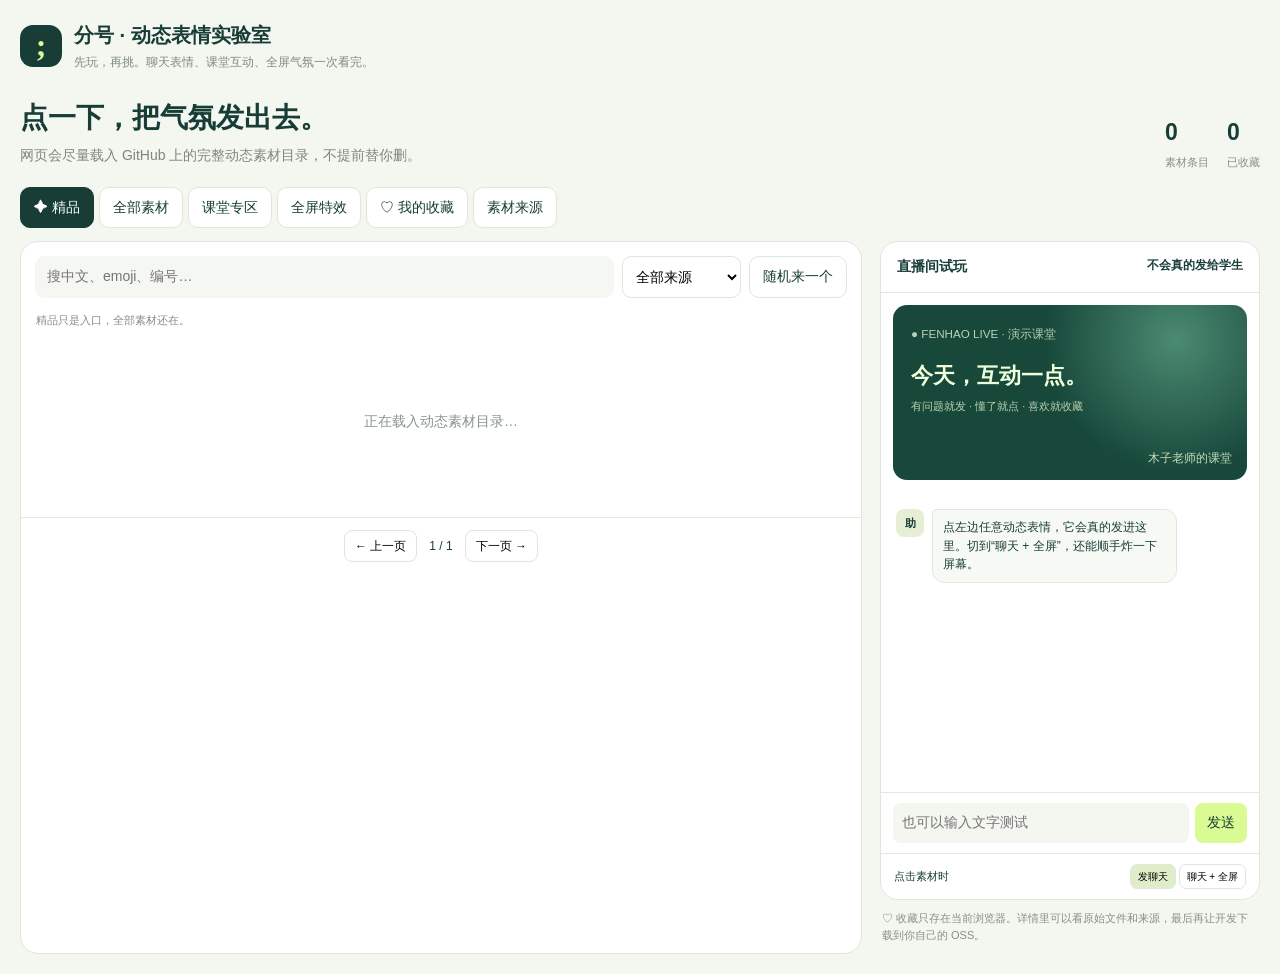
==== emoji-lab/index.html @ 14e45ab9 "Add interactive emoji lab" ====
<!doctype html>
<html lang="zh-CN">
<head>
<meta charset="utf-8"><meta name="viewport" content="width=device-width,initial-scale=1">
<title>分号 · 动态表情实验室</title>
<style>
*{box-sizing:border-box}body{margin:0;background:#f4f6f0;color:#173d36;font:14px/1.55 -apple-system,BlinkMacSystemFont,"Segoe UI","PingFang SC","Microsoft YaHei",sans-serif}button,input,select{font:inherit}button{cursor:pointer}.wrap{max-width:1500px;margin:auto;padding:20px}.top{display:flex;align-items:center;gap:12px}.logo{width:42px;height:42px;border-radius:13px;background:#173d36;color:#dafa93;font:700 32px/40px Georgia;text-align:center}.top h1{font-size:20px;margin:0}.top p{margin:2px 0 0;color:#7c8a83;font-size:12px}.hero{display:flex;justify-content:space-between;align-items:end;gap:18px;margin:24px 0 14px}.hero h2{font-size:28px;margin:0}.hero p{margin:6px 0;color:#7b877f}.stats{display:flex;gap:18px}.stats b{display:block;font-size:23px}.stats span{font-size:11px;color:#859189}.tabs{display:flex;gap:5px;overflow:auto;margin-bottom:13px}.tabs button,.btn{border:1px solid #dfe6dc;background:#fff;color:#173d36;padding:9px 13px;border-radius:10px;white-space:nowrap}.tabs button.on,.btn.primary{background:#173d36;color:white;border-color:#173d36}.layout{display:grid;grid-template-columns:minmax(0,1fr) 380px;gap:18px}.panel{background:white;border:1px solid #dfe6dc;border-radius:18px;overflow:hidden}.tools{display:flex;gap:8px;padding:14px;flex-wrap:wrap}.tools input{flex:1;min-width:180px;border:0;background:#f5f7f2;border-radius:10px;padding:10px 12px}.tools select{border:1px solid #dfe6dc;background:#fff;border-radius:9px;padding:9px}.subbar{display:flex;justify-content:space-between;gap:10px;padding:0 15px 12px;color:#829087;font-size:11px}.grid{display:grid;grid-template-columns:repeat(auto-fill,minmax(108px,1fr));gap:9px;padding:0 14px 14px}.card{border:1px solid #e3e9df;border-radius:14px;padding:8px;background:#fff;position:relative}.card:hover{border-color:#a5c782;box-shadow:0 5px 16px #173d3612}.asset{width:100%;border:0;background:transparent;padding:0}.pic{height:74px;display:flex;align-items:center;justify-content:center;overflow:hidden}.pic img{width:68px;height:68px;object-fit:contain}.fallback{font-size:38px}.name{font-size:12px;font-weight:700;white-space:nowrap;overflow:hidden;text-overflow:ellipsis}.meta{font-size:9px;color:#96a096;white-space:nowrap;overflow:hidden;text-overflow:ellipsis}.cardfoot{display:flex;justify-content:center;gap:4px;margin-top:4px}.cardfoot button{border:0;background:transparent;color:#7b897f;font-size:10px;padding:3px 5px}.cardfoot .fav{color:#8bad43}.pager{display:flex;align-items:center;justify-content:center;gap:12px;padding:12px;border-top:1px solid #e6ebe3;font-size:12px}.pager button{border:1px solid #dfe6dc;background:#fff;border-radius:8px;padding:6px 10px}.side{position:sticky;top:12px}.sidehead{padding:14px 16px;border-bottom:1px solid #e3e9df;font-weight:800;display:flex;justify-content:space-between}.stage{height:175px;margin:12px;border-radius:14px;background:radial-gradient(circle at 80% 20%,#4b8a72,transparent 42%),#17483a;color:#efffdc;padding:18px;position:relative;overflow:hidden}.stage small{opacity:.75}.stage h3{font-size:22px;margin:14px 0 5px}.stage p{margin:0;font-size:11px;opacity:.75}.stage .teacher{position:absolute;right:15px;bottom:12px;font-size:12px;opacity:.8}.chat{height:300px;overflow:auto;padding:5px 15px 12px}.msg{display:flex;gap:8px;margin:12px 0}.ava{width:28px;height:28px;border-radius:8px;background:#e6efd5;display:flex;align-items:center;justify-content:center;font-size:11px;font-weight:800;flex:none}.bubble{max-width:245px;background:#f7f9f4;border:1px solid #e2e8df;border-radius:4px 12px 12px 12px;padding:8px 10px;font-size:12px}.bubble img{display:block;width:86px;height:86px;object-fit:contain;margin:auto}.bubble b{display:block;text-align:center;margin-top:2px}.composer{display:flex;gap:6px;padding:10px 12px;border-top:1px solid #e3e9df}.composer input{min-width:0;flex:1;border:0;background:#f4f6f0;border-radius:8px;padding:9px}.composer button{border:0;background:#dafa93;border-radius:8px;padding:8px 12px;color:#173d36}.settings{border-top:1px solid #e3e9df;padding:10px 13px;font-size:11px;display:flex;justify-content:space-between;gap:8px;align-items:center}.seg{display:flex;gap:3px}.seg button{border:1px solid #dfe6dc;background:white;border-radius:7px;padding:4px 7px;font-size:10px}.seg button.on{background:#dfeec8}.note{color:#849087;font-size:11px;margin:10px 2px}.toast{position:fixed;bottom:24px;left:50%;transform:translateX(-50%);background:#173d36;color:#fff;padding:9px 16px;border-radius:10px;opacity:0;pointer-events:none;transition:.2s;z-index:9999}.toast.on{opacity:1}.fx{position:fixed;inset:0;pointer-events:none;overflow:hidden;z-index:5000;background:#102c2410}.fx .word{position:absolute;left:50%;top:43%;transform:translate(-50%,-50%);font-size:clamp(34px,7vw,88px);font-weight:900;color:white;text-shadow:0 4px 24px #0007;white-space:nowrap}.particle{position:absolute;top:-60px;animation:fall linear forwards;font-size:30px}.bigasset{position:absolute;left:50%;top:48%;transform:translate(-50%,-50%);width:min(55vw,520px);height:min(55vw,520px);object-fit:contain}.stop{position:fixed;right:18px;bottom:18px;z-index:5001;border:0;background:#173d36;color:white;border-radius:999px;padding:9px 14px;display:none}@keyframes fall{to{transform:translate(var(--drift),110vh) rotate(520deg);opacity:.1}}dialog{border:0;border-radius:16px;width:min(560px,92vw);padding:0;box-shadow:0 25px 100px #0004}dialog::backdrop{background:#102c2477}.dhead{display:flex;justify-content:space-between;align-items:center;padding:14px 16px;border-bottom:1px solid #e3e9df}.dbody{padding:16px}.preview{height:210px;background:#f4f6f0;border-radius:12px;display:flex;align-items:center;justify-content:center}.preview img{width:190px;height:190px;object-fit:contain}.row{font-size:12px;margin:10px 0;word-break:break-all}.warn{background:#fff4dd;color:#866324;border-radius:9px;padding:9px 11px;font-size:11px}.sources{font-size:12px;line-height:1.8}.sources a{color:#23745b}.empty{grid-column:1/-1;text-align:center;color:#87958b;padding:90px 10px}.loading{grid-column:1/-1;text-align:center;color:#87958b;padding:70px 10px}
@media(max-width:950px){.layout{grid-template-columns:1fr}.side{position:relative}.grid{grid-template-columns:repeat(5,1fr)}}@media(max-width:650px){.wrap{padding:12px}.hero{align-items:flex-start}.hero h2{font-size:22px}.stats{gap:9px}.stats span{display:none}.grid{grid-template-columns:repeat(4,1fr);gap:6px;padding:0 9px 10px}.pic{height:62px}.pic img{width:57px;height:57px}.tools{padding:10px}.side{width:100%}.name{font-size:10px}.card{padding:6px}}
</style></head>
<body><div class="wrap">
<div class="top"><div class="logo">;</div><div><h1>分号 · 动态表情实验室</h1><p>先玩，再挑。聊天表情、课堂互动、全屏气氛一次看完。</p></div></div>
<section class="hero"><div><h2>点一下，把气氛发出去。</h2><p>网页会尽量载入 GitHub 上的完整动态素材目录，不提前替你删。</p></div><div class="stats"><div><b id="count">0</b><span>素材条目</span></div><div><b id="favCount">0</b><span>已收藏</span></div></div></section>
<div class="tabs" id="tabs"><button class="on" data-tab="featured">✦ 精品</button><button data-tab="all">全部素材</button><button data-tab="class">课堂专区</button><button data-tab="fx">全屏特效</button><button data-tab="fav">♡ 我的收藏</button><button id="sourceBtn">素材来源</button></div>
<div class="layout"><main class="panel"><div class="tools"><input id="search" placeholder="搜中文、emoji、编号…"><select id="source"><option value="all">全部来源</option><option value="noto">Google Noto</option><option value="telegram">Telegram</option><option value="class">课堂组合</option><option value="fx">全屏组合</option></select><button class="btn" id="random">随机来一个</button></div><div class="subbar"><span id="hint">精品只是入口，全部素材还在。</span><span id="result"></span></div><div class="grid" id="grid"><div class="loading">正在载入动态素材目录…</div></div><div class="pager"><button id="prev">← 上一页</button><span id="page">1 / 1</span><button id="next">下一页 →</button></div></main>
<aside><section class="panel side"><div class="sidehead"><span>直播间试玩</span><small>不会真的发给学生</small></div><div class="stage"><small>● FENHAO LIVE · 演示课堂</small><h3>今天，互动一点。</h3><p>有问题就发 · 懂了就点 · 喜欢就收藏</p><div class="teacher">木子老师的课堂</div></div><div class="chat" id="chat"><div class="msg"><div class="ava">助</div><div class="bubble">点左边任意动态表情，它会真的发进这里。切到“聊天 + 全屏”，还能顺手炸一下屏幕。</div></div></div><form class="composer" id="form"><input id="text" placeholder="也可以输入文字测试"><button>发送</button></form><div class="settings"><span>点击素材时</span><div class="seg" id="mode"><button data-mode="chat" class="on">发聊天</button><button data-mode="full">聊天 + 全屏</button></div></div></section><p class="note">♡ 收藏只存在当前浏览器。详情里可以看原始文件和来源，最后再让开发下载到你自己的 OSS。</p></aside></div>
</div><div class="toast" id="toast"></div><button class="stop" id="stop">停止特效 · Esc</button>
<dialog id="detail"><div class="dhead"><b id="dt"></b><button id="dc">✕</button></div><div class="dbody" id="db"></div></dialog>
<dialog id="sources"><div class="dhead"><b>素材来源和版权</b><button id="sc">✕</button></div><div class="dbody sources"><div class="warn">GitHub 上能找到，不等于能闭眼商用。Noto 授权较清楚；Telegram 原始素材正式商用前需要再核条款。</div><p><b>Google Noto Animated Emoji</b><br>页面动态读取 Noto 动画目录，素材按 CC BY 4.0 使用。<br><a target="_blank" href="https://googlefonts.github.io/noto-emoji-animation/">官方动画页面 ↗</a> · <a target="_blank" href="https://github.com/quarrel/noto-emoji-dotlottie">GitHub .lottie 合集 ↗</a></p><p><b>Telegram Emoji Effects</b><br>仓库说明有 124 种 emoji、244 个动画版本，提供 WebP / Lottie / TGS。原始文件来自 Telegram，需遵守 Telegram 条款。<br><a target="_blank" href="https://github.com/ilyhalight/telegram-emoji-effects">GitHub 仓库 ↗</a></p><p><b>课堂专区</b><br>动画来自上述素材，中文课堂文案是本页面新加的组合，不假装是原仓库自带素材。</p><p><b>全屏特效</b><br>是这个试玩页自己编排的 Web 动画效果，用来帮你判断直播间“炸屏”到底要不要做。</p></div></dialog>
<script>
(function(){
var $=function(s){return document.querySelector(s)}, all=[], tab='featured', page=1, mode='chat', fav={};
try{fav=JSON.parse(localStorage.getItem('fenhaoEmojiFav')||'{}')}catch(e){fav={}}
var featured=['🎉','🔥','❤️','❤','✨','😎','👍','👏','😂','🥳','🤯','💯','🚀','🏆','💡','🙌','🥰','😍','😭','🤔'];
var cn={'1f389':'撒花庆祝','1f525':'燃起来','2764':'爱心','2764_fe0f':'爱心','2728':'闪闪发光','1f60e':'稳了','1f44d':'点赞真棒','1f44f':'鼓掌','1f602':'笑哭了','1f973':'派对庆祝','1f92f':'脑子炸了','1f4af':'满分','1f680':'起飞','1f3c6':'拿下冠军','1f4a1':'我悟了','1f64c':'举手欢呼','1f970':'被暖到了','1f60d':'太爱了','1f62d':'哭了','1f914':'认真思考','1f642_200d_2195_fe0f':'点头懂了','1f642_200d_2194_fe0f':'摇头没懂','1f913':'学霸上线','1fae1':'收到','1f4aa':'加油','1f64f':'谢谢老师','1f971':'休息一下','1f44b':'挥手再见'};
function ecp(s){try{return String.fromCodePoint.apply(null,s.split('_').map(function(x){return parseInt(x,16)}))}catch(e){return '◌'}}
function infer(cp){var n=parseInt(cp,16);if(n>=0x1f600&&n<=0x1f64f)return'emotion';if(n>=0x1f440&&n<=0x1f4aa)return'gesture';return'other'}
function noto(cp,name){return{id:'noto-'+cp,name:name||cn[cp]||ecp(cp),emoji:ecp(cp),source:'noto',kind:'asset',cp:cp,category:infer(cp),webp:'https://fonts.gstatic.com/s/e/notoemoji/latest/'+cp+'/512.webp',origin:'https://googlefonts.github.io/noto-emoji-animation/',license:'CC BY 4.0 · Google Noto',featured:featured.indexOf(ecp(cp))>=0}}
Object.keys(cn).forEach(function(cp){all.push(noto(cp,cn[cp]))});
var classDefs=[
['点头懂了','1f642_200d_2195_fe0f','我听懂了'],['还没听懂','1f642_200d_2194_fe0f','这里我还没弄懂'],['再讲一遍','1f914','老师，这里再讲一遍'],['老师慢点','1f605','老师慢一点，我在跟'],['我悟了','1f4a1','我悟了！'],['记笔记中','1f913','正在记重点'],['我要提问','1f64c','老师，我有个问题'],['这题稳了','1f60e','这题我会了'],['谢谢老师','1f64f','谢谢老师'],['老师讲得好','1f44f','这次讲清楚了'],['加油冲刺','1f4aa','一起加油'],['收到','1fae1','收到！'],['答案选A','1f44c','我选 A'],['答案选B','1f44c','我选 B'],['答案选C','1f44c','我选 C'],['答案选D','1f44c','我选 D'],['成功拿下','1f3c6','这个知识点拿下'],['冲上岸','1f680','继续练，冲上岸'],['满分思路','1f4af','这个思路很完整'],['请举个例子','1f914','老师，可以举个例子吗'],['我来试讲','1f64c','老师，我来试讲'],['结构化练习','1f913','开始结构化练习'],['计时开始','1fae1','准备好，开始计时'],['同学太棒了','1f44d','同学答得真好'],['原来如此','1f929','原来还可以这样答'],['作文有救了','1f979','作文终于有思路了'],['休息一下','1f971','课间休息一下'],['明天继续','1f44b','明天接着练'],['下课撒花','1f389','下课啦，辛苦大家']];
classDefs.forEach(function(x,i){var a=noto(x[1],x[0]);a.id='class-'+i;a.source='class';a.kind='class';a.caption=x[2];a.name=x[0];a.featured=i<6;all.push(a)});
var fxDefs=[['彩纸庆祝','🎉','一起庆祝'],['爱心雨','💗','被你们暖到了'],['全屏掌声','👏','把掌声送给你'],['满屏666','🔥','666'],['火箭起飞','🚀','一起起飞'],['上岸冲刺','🏆','冲上岸！'],['星光满屏','✨','你真的很棒'],['我悟了','💡','我 悟 了'],['点赞暴击','👍','这次真的学会了'],['全体起立','🙌','全体起立！'],['老师辛苦了','❤️','老师辛苦了'],['下课狂欢','🎓','下课啦，撒花！']];
fxDefs.forEach(function(x,i){all.push({id:'fx-'+i,name:x[0],emoji:x[1],source:'fx',kind:'fx',caption:x[2],featured:i<6,license:'网页编排效果',origin:location.href})});
function save(){localStorage.setItem('fenhaoEmojiFav',JSON.stringify(fav));$('#favCount').textContent=Object.keys(fav).length}
function toast(t){$('#toast').textContent=t;$('#toast').classList.add('on');clearTimeout(toast.t);toast.t=setTimeout(function(){$('#toast').classList.remove('on')},1800)}
function list(){var q=$('#search').value.toLowerCase().trim(),src=$('#source').value;return all.filter(function(a){if(tab==='featured'&&!a.featured)return false;if(tab==='class'&&a.kind!=='class')return false;if(tab==='fx'&&a.kind!=='fx')return false;if(tab==='fav'&&!fav[a.id])return false;if(src!=='all'&&src!==a.source)return false;if(q&&[a.name,a.emoji,a.id,a.caption||''].join(' ').toLowerCase().indexOf(q)<0)return false;return true})}
function render(){var arr=list(),pages=Math.max(1,Math.ceil(arr.length/36));if(page>pages)page=pages;$('#count').textContent=all.length;$('#result').textContent=arr.length+' 个';$('#page').textContent=page+' / '+pages;$('#prev').disabled=page<=1;$('#next').disabled=page>=pages;var slice=arr.slice((page-1)*36,page*36);$('#grid').innerHTML=slice.length?slice.map(function(a){return'<div class="card"><button class="asset" data-send="'+a.id+'"><div class="pic">'+(a.kind==='fx'?'<span class="fallback">'+a.emoji+'</span>':'<img loading="lazy" referrerpolicy="no-referrer" src="'+a.webp+'" alt="'+a.name+'" onerror="this.style.display=\\'none\\';this.parentNode.innerHTML=\\'<span class=\\\\\\'fallback\\\\\\'>'+a.emoji+'</span>\\'">')+'</div><div class="name">'+a.name+'</div><div class="meta">'+(a.source==='noto'?'Noto WebP':a.source==='telegram'?'Telegram WebP':a.source==='class'?'课堂组合':'全屏组合')+'</div></button><div class="cardfoot"><button data-fav="'+a.id+'" class="'+(fav[a.id]?'fav':'')+'">'+(fav[a.id]?'♥ 已选':'♡ 收藏')+'</button><button data-info="'+a.id+'">详情</button></div></div>'}).join(''):'<div class="empty">这里暂时没有匹配素材。</div>';save()}
function find(id){for(var i=0;i<all.length;i++)if(all[i].id===id)return all[i]}
function send(a){if(!a)return;if(a.kind==='fx'){append(null,a.caption);effect(a);return}var div=document.createElement('div');div.className='msg';div.innerHTML='<div class="ava">我</div><div class="bubble"><img referrerpolicy="no-referrer" src="'+a.webp+'"><b>'+a.name+'</b><span>'+(a.caption||a.name)+'</span></div>';$('#chat').appendChild(div);$('#chat').scrollTop=$('#chat').scrollHeight;if(mode==='full')big(a)}
function append(a,text){var d=document.createElement('div');d.className='msg';d.innerHTML='<div class="ava">我</div><div class="bubble">'+text+'</div>';$('#chat').appendChild(d);$('#chat').scrollTop=$('#chat').scrollHeight}
function clearFx(){var f=document.querySelector('.fx');if(f)f.remove();$('#stop').style.display='none'}
function effect(a){clearFx();var root=document.createElement('div');root.className='fx';root.innerHTML='<div class="word">'+a.caption+'</div>';for(var i=0;i<70;i++){var p=document.createElement('span');p.className='particle';p.textContent=a.emoji;p.style.left=Math.random()*100+'vw';p.style.animationDuration=(2.4+Math.random()*3.2)+'s';p.style.animationDelay=(Math.random()*.9)+'s';p.style.setProperty('--drift',(Math.random()*220-110)+'px');root.appendChild(p)}document.body.appendChild(root);$('#stop').style.display='block';setTimeout(clearFx,6500)}
function big(a){clearFx();var root=document.createElement('div');root.className='fx';root.innerHTML='<img class="bigasset" src="'+a.webp+'" referrerpolicy="no-referrer"><div class="word" style="top:83%;font-size:32px">'+(a.caption||a.name)+'</div>';document.body.appendChild(root);$('#stop').style.display='block';setTimeout(clearFx,6000)}
function info(a){$('#dt').textContent=a.name;$('#db').innerHTML='<div class="preview">'+(a.kind==='fx'?'<span class="fallback" style="font-size:100px">'+a.emoji+'</span>':'<img referrerpolicy="no-referrer" src="'+a.webp+'">')+'</div><div class="row"><b>类型：</b>'+(a.kind==='fx'?'全屏网页组合':a.source==='class'?'课堂文字 + 动态素材':'原版动态素材')+'</div><div class="row"><b>编号：</b>'+a.id+'</div><div class="row"><b>许可：</b>'+a.license+'</div><div class="row"><b>出处：</b><a target="_blank" href="'+a.origin+'">打开来源 ↗</a></div>'+(a.webp?'<div class="row"><b>原文件：</b><a target="_blank" href="'+a.webp+'">打开 Animated WebP ↗</a></div>':'')+(a.source==='telegram'?'<div class="warn">Telegram 原始素材正式商用前要再核条款。</div>':'');$('#detail').showModal()}
function applyNoto(d){(d.icons||[]).forEach(function(x){var cp=String(x.codepoint||x.name||'').replace(/^emoji_u/,'').toLowerCase();if(!/^[0-9a-f]+(?:_[0-9a-f]+)*$/.test(cp))return;var id='noto-'+cp;if(find(id))return;all.push(noto(cp,(x.tags&&x.tags[0]?x.tags[0].replace(/-/g,' '):null)))})}
function applyTG(d){Object.keys(d||{}).forEach(function(em){var vs=d[em];if(!Array.isArray(vs))return;vs.forEach(function(v,i){if(!v.file||!v.file.webp)return;var id='tg-'+v.emojiCode+'-'+i;if(find(id))return;var cp=v.emojiCode.replace(/U\\+/g,'').replace(/_/g,'_').toLowerCase();all.push({id:id,name:(cn[cp]||em+' 动效')+(vs.length>1?' · '+(i+1):''),emoji:em,source:'telegram',kind:'asset',cp:cp,webp:'https://media.githubusercontent.com/media/ilyhalight/telegram-emoji-effects/master/'+v.file.webp,origin:'https://github.com/ilyhalight/telegram-emoji-effects',license:'Telegram 原始素材 · 使用范围需核权',featured:i===0&&featured.indexOf(em)>=0})})})}
async function load(){var jobs=[fetch('https://googlefonts.github.io/noto-emoji-animation/data/api.json').then(function(r){return r.json()}).then(applyNoto),fetch('https://cdn.jsdelivr.net/gh/ilyhalight/telegram-emoji-effects@master/manifest.json').then(function(r){return r.json()}).then(applyTG)];Promise.allSettled(jobs).then(function(){render();toast('素材目录已更新：'+all.length+' 个条目')})}
$('#grid').onclick=function(e){var b=e.target.closest('button');if(!b)return;if(b.dataset.send)send(find(b.dataset.send));if(b.dataset.fav){var a=find(b.dataset.fav);if(fav[a.id])delete fav[a.id];else fav[a.id]=a;render()}if(b.dataset.info)info(find(b.dataset.info))};
$('#tabs').onclick=function(e){var b=e.target.closest('[data-tab]');if(!b)return;tab=b.dataset.tab;page=1;document.querySelectorAll('#tabs [data-tab]').forEach(function(x){x.classList.toggle('on',x===b)});render()};
$('#mode').onclick=function(e){var b=e.target.closest('[data-mode]');if(!b)return;mode=b.dataset.mode;document.querySelectorAll('#mode button').forEach(function(x){x.classList.toggle('on',x===b)})};
$('#search').oninput=function(){page=1;render()};$('#source').onchange=function(){page=1;render()};$('#prev').onclick=function(){page--;render()};$('#next').onclick=function(){page++;render()};$('#random').onclick=function(){var a=list();if(a.length)send(a[Math.floor(Math.random()*a.length)])};
$('#form').onsubmit=function(e){e.preventDefault();var t=$('#text').value.trim();if(t){append(null,t);$('#text').value=''}};
$('#sourceBtn').onclick=function(){$('#sources').showModal()};$('#sc').onclick=function(){$('#sources').close()};$('#dc').onclick=function(){$('#detail').close()};$('#stop').onclick=clearFx;document.addEventListener('keydown',function(e){if(e.key==='Escape')clearFx()});
save();render();load();
})();
</script></body></html>
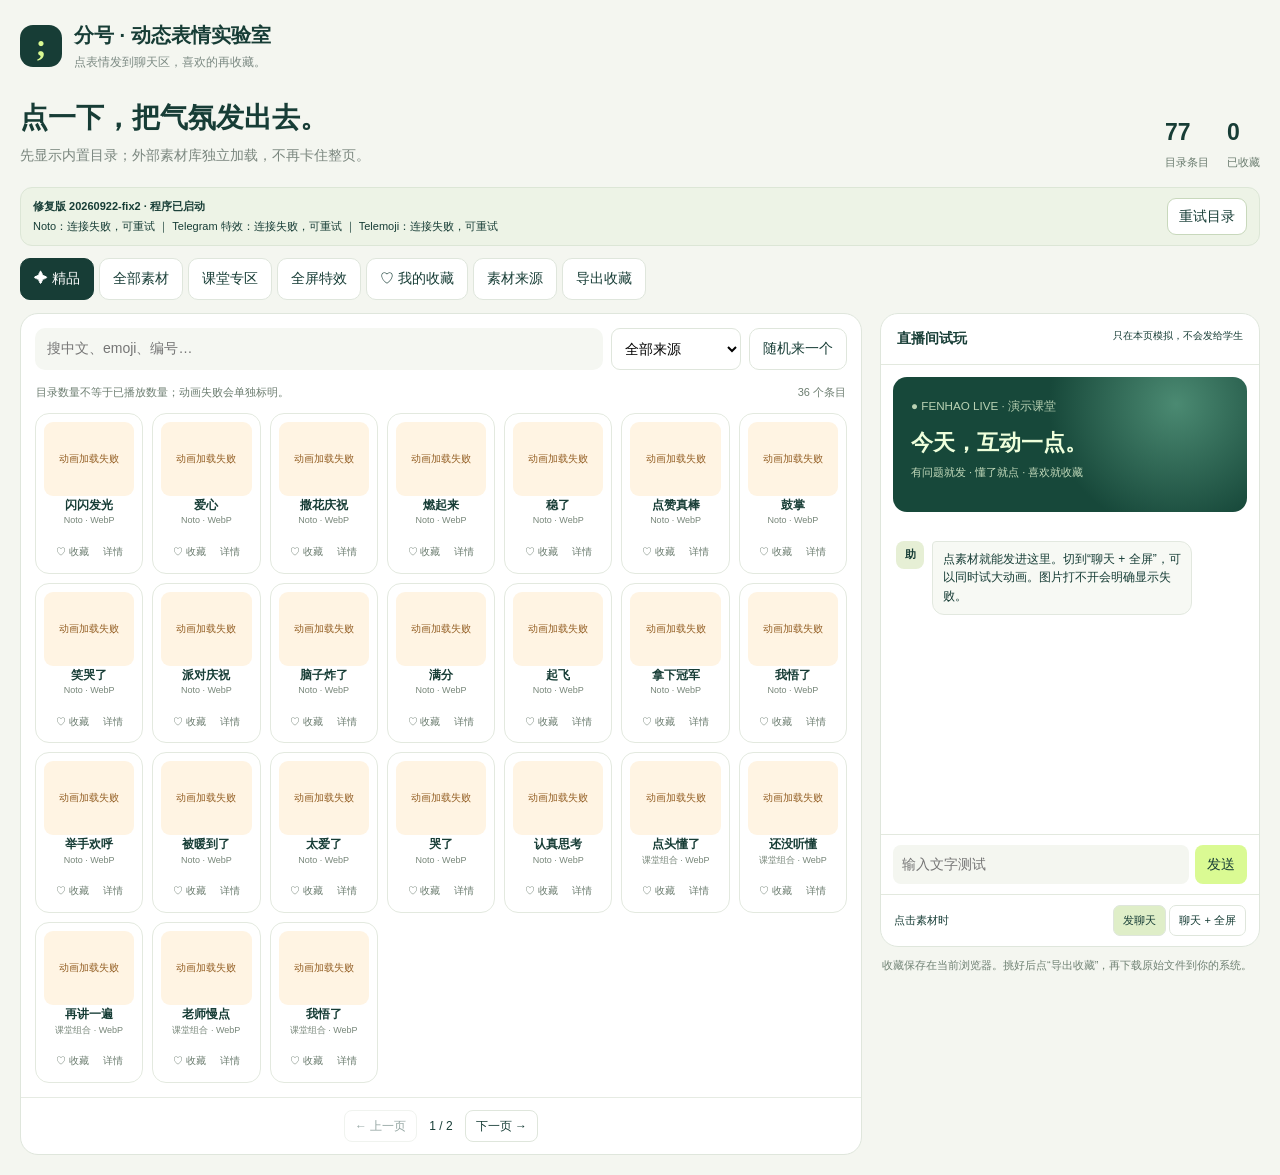
==== commit 34fd36c2: "Replace broken inline script with checked emoji app and visible connection status" ====
--- a/emoji-lab/index.html
+++ b/emoji-lab/index.html
@@ -4,53 +4,22 @@
 <meta charset="utf-8"><meta name="viewport" content="width=device-width,initial-scale=1">
 <title>分号 · 动态表情实验室</title>
 <style>
-*{box-sizing:border-box}body{margin:0;background:#f4f6f0;color:#173d36;font:14px/1.55 -apple-system,BlinkMacSystemFont,"Segoe UI","PingFang SC","Microsoft YaHei",sans-serif}button,input,select{font:inherit}button{cursor:pointer}.wrap{max-width:1500px;margin:auto;padding:20px}.top{display:flex;align-items:center;gap:12px}.logo{width:42px;height:42px;border-radius:13px;background:#173d36;color:#dafa93;font:700 32px/40px Georgia;text-align:center}.top h1{font-size:20px;margin:0}.top p{margin:2px 0 0;color:#7c8a83;font-size:12px}.hero{display:flex;justify-content:space-between;align-items:end;gap:18px;margin:24px 0 14px}.hero h2{font-size:28px;margin:0}.hero p{margin:6px 0;color:#7b877f}.stats{display:flex;gap:18px}.stats b{display:block;font-size:23px}.stats span{font-size:11px;color:#859189}.tabs{display:flex;gap:5px;overflow:auto;margin-bottom:13px}.tabs button,.btn{border:1px solid #dfe6dc;background:#fff;color:#173d36;padding:9px 13px;border-radius:10px;white-space:nowrap}.tabs button.on,.btn.primary{background:#173d36;color:white;border-color:#173d36}.layout{display:grid;grid-template-columns:minmax(0,1fr) 380px;gap:18px}.panel{background:white;border:1px solid #dfe6dc;border-radius:18px;overflow:hidden}.tools{display:flex;gap:8px;padding:14px;flex-wrap:wrap}.tools input{flex:1;min-width:180px;border:0;background:#f5f7f2;border-radius:10px;padding:10px 12px}.tools select{border:1px solid #dfe6dc;background:#fff;border-radius:9px;padding:9px}.subbar{display:flex;justify-content:space-between;gap:10px;padding:0 15px 12px;color:#829087;font-size:11px}.grid{display:grid;grid-template-columns:repeat(auto-fill,minmax(108px,1fr));gap:9px;padding:0 14px 14px}.card{border:1px solid #e3e9df;border-radius:14px;padding:8px;background:#fff;position:relative}.card:hover{border-color:#a5c782;box-shadow:0 5px 16px #173d3612}.asset{width:100%;border:0;background:transparent;padding:0}.pic{height:74px;display:flex;align-items:center;justify-content:center;overflow:hidden}.pic img{width:68px;height:68px;object-fit:contain}.fallback{font-size:38px}.name{font-size:12px;font-weight:700;white-space:nowrap;overflow:hidden;text-overflow:ellipsis}.meta{font-size:9px;color:#96a096;white-space:nowrap;overflow:hidden;text-overflow:ellipsis}.cardfoot{display:flex;justify-content:center;gap:4px;margin-top:4px}.cardfoot button{border:0;background:transparent;color:#7b897f;font-size:10px;padding:3px 5px}.cardfoot .fav{color:#8bad43}.pager{display:flex;align-items:center;justify-content:center;gap:12px;padding:12px;border-top:1px solid #e6ebe3;font-size:12px}.pager button{border:1px solid #dfe6dc;background:#fff;border-radius:8px;padding:6px 10px}.side{position:sticky;top:12px}.sidehead{padding:14px 16px;border-bottom:1px solid #e3e9df;font-weight:800;display:flex;justify-content:space-between}.stage{height:175px;margin:12px;border-radius:14px;background:radial-gradient(circle at 80% 20%,#4b8a72,transparent 42%),#17483a;color:#efffdc;padding:18px;position:relative;overflow:hidden}.stage small{opacity:.75}.stage h3{font-size:22px;margin:14px 0 5px}.stage p{margin:0;font-size:11px;opacity:.75}.stage .teacher{position:absolute;right:15px;bottom:12px;font-size:12px;opacity:.8}.chat{height:300px;overflow:auto;padding:5px 15px 12px}.msg{display:flex;gap:8px;margin:12px 0}.ava{width:28px;height:28px;border-radius:8px;background:#e6efd5;display:flex;align-items:center;justify-content:center;font-size:11px;font-weight:800;flex:none}.bubble{max-width:245px;background:#f7f9f4;border:1px solid #e2e8df;border-radius:4px 12px 12px 12px;padding:8px 10px;font-size:12px}.bubble img{display:block;width:86px;height:86px;object-fit:contain;margin:auto}.bubble b{display:block;text-align:center;margin-top:2px}.composer{display:flex;gap:6px;padding:10px 12px;border-top:1px solid #e3e9df}.composer input{min-width:0;flex:1;border:0;background:#f4f6f0;border-radius:8px;padding:9px}.composer button{border:0;background:#dafa93;border-radius:8px;padding:8px 12px;color:#173d36}.settings{border-top:1px solid #e3e9df;padding:10px 13px;font-size:11px;display:flex;justify-content:space-between;gap:8px;align-items:center}.seg{display:flex;gap:3px}.seg button{border:1px solid #dfe6dc;background:white;border-radius:7px;padding:4px 7px;font-size:10px}.seg button.on{background:#dfeec8}.note{color:#849087;font-size:11px;margin:10px 2px}.toast{position:fixed;bottom:24px;left:50%;transform:translateX(-50%);background:#173d36;color:#fff;padding:9px 16px;border-radius:10px;opacity:0;pointer-events:none;transition:.2s;z-index:9999}.toast.on{opacity:1}.fx{position:fixed;inset:0;pointer-events:none;overflow:hidden;z-index:5000;background:#102c2410}.fx .word{position:absolute;left:50%;top:43%;transform:translate(-50%,-50%);font-size:clamp(34px,7vw,88px);font-weight:900;color:white;text-shadow:0 4px 24px #0007;white-space:nowrap}.particle{position:absolute;top:-60px;animation:fall linear forwards;font-size:30px}.bigasset{position:absolute;left:50%;top:48%;transform:translate(-50%,-50%);width:min(55vw,520px);height:min(55vw,520px);object-fit:contain}.stop{position:fixed;right:18px;bottom:18px;z-index:5001;border:0;background:#173d36;color:white;border-radius:999px;padding:9px 14px;display:none}@keyframes fall{to{transform:translate(var(--drift),110vh) rotate(520deg);opacity:.1}}dialog{border:0;border-radius:16px;width:min(560px,92vw);padding:0;box-shadow:0 25px 100px #0004}dialog::backdrop{background:#102c2477}.dhead{display:flex;justify-content:space-between;align-items:center;padding:14px 16px;border-bottom:1px solid #e3e9df}.dbody{padding:16px}.preview{height:210px;background:#f4f6f0;border-radius:12px;display:flex;align-items:center;justify-content:center}.preview img{width:190px;height:190px;object-fit:contain}.row{font-size:12px;margin:10px 0;word-break:break-all}.warn{background:#fff4dd;color:#866324;border-radius:9px;padding:9px 11px;font-size:11px}.sources{font-size:12px;line-height:1.8}.sources a{color:#23745b}.empty{grid-column:1/-1;text-align:center;color:#87958b;padding:90px 10px}.loading{grid-column:1/-1;text-align:center;color:#87958b;padding:70px 10px}
-@media(max-width:950px){.layout{grid-template-columns:1fr}.side{position:relative}.grid{grid-template-columns:repeat(5,1fr)}}@media(max-width:650px){.wrap{padding:12px}.hero{align-items:flex-start}.hero h2{font-size:22px}.stats{gap:9px}.stats span{display:none}.grid{grid-template-columns:repeat(4,1fr);gap:6px;padding:0 9px 10px}.pic{height:62px}.pic img{width:57px;height:57px}.tools{padding:10px}.side{width:100%}.name{font-size:10px}.card{padding:6px}}
-</style></head>
-<body><div class="wrap">
-<div class="top"><div class="logo">;</div><div><h1>分号 · 动态表情实验室</h1><p>先玩，再挑。聊天表情、课堂互动、全屏气氛一次看完。</p></div></div>
-<section class="hero"><div><h2>点一下，把气氛发出去。</h2><p>网页会尽量载入 GitHub 上的完整动态素材目录，不提前替你删。</p></div><div class="stats"><div><b id="count">0</b><span>素材条目</span></div><div><b id="favCount">0</b><span>已收藏</span></div></div></section>
-<div class="tabs" id="tabs"><button class="on" data-tab="featured">✦ 精品</button><button data-tab="all">全部素材</button><button data-tab="class">课堂专区</button><button data-tab="fx">全屏特效</button><button data-tab="fav">♡ 我的收藏</button><button id="sourceBtn">素材来源</button></div>
-<div class="layout"><main class="panel"><div class="tools"><input id="search" placeholder="搜中文、emoji、编号…"><select id="source"><option value="all">全部来源</option><option value="noto">Google Noto</option><option value="telegram">Telegram</option><option value="class">课堂组合</option><option value="fx">全屏组合</option></select><button class="btn" id="random">随机来一个</button></div><div class="subbar"><span id="hint">精品只是入口，全部素材还在。</span><span id="result"></span></div><div class="grid" id="grid"><div class="loading">正在载入动态素材目录…</div></div><div class="pager"><button id="prev">← 上一页</button><span id="page">1 / 1</span><button id="next">下一页 →</button></div></main>
-<aside><section class="panel side"><div class="sidehead"><span>直播间试玩</span><small>不会真的发给学生</small></div><div class="stage"><small>● FENHAO LIVE · 演示课堂</small><h3>今天，互动一点。</h3><p>有问题就发 · 懂了就点 · 喜欢就收藏</p><div class="teacher">木子老师的课堂</div></div><div class="chat" id="chat"><div class="msg"><div class="ava">助</div><div class="bubble">点左边任意动态表情，它会真的发进这里。切到“聊天 + 全屏”，还能顺手炸一下屏幕。</div></div></div><form class="composer" id="form"><input id="text" placeholder="也可以输入文字测试"><button>发送</button></form><div class="settings"><span>点击素材时</span><div class="seg" id="mode"><button data-mode="chat" class="on">发聊天</button><button data-mode="full">聊天 + 全屏</button></div></div></section><p class="note">♡ 收藏只存在当前浏览器。详情里可以看原始文件和来源，最后再让开发下载到你自己的 OSS。</p></aside></div>
-</div><div class="toast" id="toast"></div><button class="stop" id="stop">停止特效 · Esc</button>
-<dialog id="detail"><div class="dhead"><b id="dt"></b><button id="dc">✕</button></div><div class="dbody" id="db"></div></dialog>
-<dialog id="sources"><div class="dhead"><b>素材来源和版权</b><button id="sc">✕</button></div><div class="dbody sources"><div class="warn">GitHub 上能找到，不等于能闭眼商用。Noto 授权较清楚；Telegram 原始素材正式商用前需要再核条款。</div><p><b>Google Noto Animated Emoji</b><br>页面动态读取 Noto 动画目录，素材按 CC BY 4.0 使用。<br><a target="_blank" href="https://googlefonts.github.io/noto-emoji-animation/">官方动画页面 ↗</a> · <a target="_blank" href="https://github.com/quarrel/noto-emoji-dotlottie">GitHub .lottie 合集 ↗</a></p><p><b>Telegram Emoji Effects</b><br>仓库说明有 124 种 emoji、244 个动画版本，提供 WebP / Lottie / TGS。原始文件来自 Telegram，需遵守 Telegram 条款。<br><a target="_blank" href="https://github.com/ilyhalight/telegram-emoji-effects">GitHub 仓库 ↗</a></p><p><b>课堂专区</b><br>动画来自上述素材，中文课堂文案是本页面新加的组合，不假装是原仓库自带素材。</p><p><b>全屏特效</b><br>是这个试玩页自己编排的 Web 动画效果，用来帮你判断直播间“炸屏”到底要不要做。</p></div></dialog>
-<script>
-(function(){
-var $=function(s){return document.querySelector(s)}, all=[], tab='featured', page=1, mode='chat', fav={};
-try{fav=JSON.parse(localStorage.getItem('fenhaoEmojiFav')||'{}')}catch(e){fav={}}
-var featured=['🎉','🔥','❤️','❤','✨','😎','👍','👏','😂','🥳','🤯','💯','🚀','🏆','💡','🙌','🥰','😍','😭','🤔'];
-var cn={'1f389':'撒花庆祝','1f525':'燃起来','2764':'爱心','2764_fe0f':'爱心','2728':'闪闪发光','1f60e':'稳了','1f44d':'点赞真棒','1f44f':'鼓掌','1f602':'笑哭了','1f973':'派对庆祝','1f92f':'脑子炸了','1f4af':'满分','1f680':'起飞','1f3c6':'拿下冠军','1f4a1':'我悟了','1f64c':'举手欢呼','1f970':'被暖到了','1f60d':'太爱了','1f62d':'哭了','1f914':'认真思考','1f642_200d_2195_fe0f':'点头懂了','1f642_200d_2194_fe0f':'摇头没懂','1f913':'学霸上线','1fae1':'收到','1f4aa':'加油','1f64f':'谢谢老师','1f971':'休息一下','1f44b':'挥手再见'};
-function ecp(s){try{return String.fromCodePoint.apply(null,s.split('_').map(function(x){return parseInt(x,16)}))}catch(e){return '◌'}}
-function infer(cp){var n=parseInt(cp,16);if(n>=0x1f600&&n<=0x1f64f)return'emotion';if(n>=0x1f440&&n<=0x1f4aa)return'gesture';return'other'}
-function noto(cp,name){return{id:'noto-'+cp,name:name||cn[cp]||ecp(cp),emoji:ecp(cp),source:'noto',kind:'asset',cp:cp,category:infer(cp),webp:'https://fonts.gstatic.com/s/e/notoemoji/latest/'+cp+'/512.webp',origin:'https://googlefonts.github.io/noto-emoji-animation/',license:'CC BY 4.0 · Google Noto',featured:featured.indexOf(ecp(cp))>=0}}
-Object.keys(cn).forEach(function(cp){all.push(noto(cp,cn[cp]))});
-var classDefs=[
-['点头懂了','1f642_200d_2195_fe0f','我听懂了'],['还没听懂','1f642_200d_2194_fe0f','这里我还没弄懂'],['再讲一遍','1f914','老师，这里再讲一遍'],['老师慢点','1f605','老师慢一点，我在跟'],['我悟了','1f4a1','我悟了！'],['记笔记中','1f913','正在记重点'],['我要提问','1f64c','老师，我有个问题'],['这题稳了','1f60e','这题我会了'],['谢谢老师','1f64f','谢谢老师'],['老师讲得好','1f44f','这次讲清楚了'],['加油冲刺','1f4aa','一起加油'],['收到','1fae1','收到！'],['答案选A','1f44c','我选 A'],['答案选B','1f44c','我选 B'],['答案选C','1f44c','我选 C'],['答案选D','1f44c','我选 D'],['成功拿下','1f3c6','这个知识点拿下'],['冲上岸','1f680','继续练，冲上岸'],['满分思路','1f4af','这个思路很完整'],['请举个例子','1f914','老师，可以举个例子吗'],['我来试讲','1f64c','老师，我来试讲'],['结构化练习','1f913','开始结构化练习'],['计时开始','1fae1','准备好，开始计时'],['同学太棒了','1f44d','同学答得真好'],['原来如此','1f929','原来还可以这样答'],['作文有救了','1f979','作文终于有思路了'],['休息一下','1f971','课间休息一下'],['明天继续','1f44b','明天接着练'],['下课撒花','1f389','下课啦，辛苦大家']];
-classDefs.forEach(function(x,i){var a=noto(x[1],x[0]);a.id='class-'+i;a.source='class';a.kind='class';a.caption=x[2];a.name=x[0];a.featured=i<6;all.push(a)});
-var fxDefs=[['彩纸庆祝','🎉','一起庆祝'],['爱心雨','💗','被你们暖到了'],['全屏掌声','👏','把掌声送给你'],['满屏666','🔥','666'],['火箭起飞','🚀','一起起飞'],['上岸冲刺','🏆','冲上岸！'],['星光满屏','✨','你真的很棒'],['我悟了','💡','我 悟 了'],['点赞暴击','👍','这次真的学会了'],['全体起立','🙌','全体起立！'],['老师辛苦了','❤️','老师辛苦了'],['下课狂欢','🎓','下课啦，撒花！']];
-fxDefs.forEach(function(x,i){all.push({id:'fx-'+i,name:x[0],emoji:x[1],source:'fx',kind:'fx',caption:x[2],featured:i<6,license:'网页编排效果',origin:location.href})});
-function save(){localStorage.setItem('fenhaoEmojiFav',JSON.stringify(fav));$('#favCount').textContent=Object.keys(fav).length}
-function toast(t){$('#toast').textContent=t;$('#toast').classList.add('on');clearTimeout(toast.t);toast.t=setTimeout(function(){$('#toast').classList.remove('on')},1800)}
-function list(){var q=$('#search').value.toLowerCase().trim(),src=$('#source').value;return all.filter(function(a){if(tab==='featured'&&!a.featured)return false;if(tab==='class'&&a.kind!=='class')return false;if(tab==='fx'&&a.kind!=='fx')return false;if(tab==='fav'&&!fav[a.id])return false;if(src!=='all'&&src!==a.source)return false;if(q&&[a.name,a.emoji,a.id,a.caption||''].join(' ').toLowerCase().indexOf(q)<0)return false;return true})}
-function render(){var arr=list(),pages=Math.max(1,Math.ceil(arr.length/36));if(page>pages)page=pages;$('#count').textContent=all.length;$('#result').textContent=arr.length+' 个';$('#page').textContent=page+' / '+pages;$('#prev').disabled=page<=1;$('#next').disabled=page>=pages;var slice=arr.slice((page-1)*36,page*36);$('#grid').innerHTML=slice.length?slice.map(function(a){return'<div class="card"><button class="asset" data-send="'+a.id+'"><div class="pic">'+(a.kind==='fx'?'<span class="fallback">'+a.emoji+'</span>':'<img loading="lazy" referrerpolicy="no-referrer" src="'+a.webp+'" alt="'+a.name+'" onerror="this.style.display=\\'none\\';this.parentNode.innerHTML=\\'<span class=\\\\\\'fallback\\\\\\'>'+a.emoji+'</span>\\'">')+'</div><div class="name">'+a.name+'</div><div class="meta">'+(a.source==='noto'?'Noto WebP':a.source==='telegram'?'Telegram WebP':a.source==='class'?'课堂组合':'全屏组合')+'</div></button><div class="cardfoot"><button data-fav="'+a.id+'" class="'+(fav[a.id]?'fav':'')+'">'+(fav[a.id]?'♥ 已选':'♡ 收藏')+'</button><button data-info="'+a.id+'">详情</button></div></div>'}).join(''):'<div class="empty">这里暂时没有匹配素材。</div>';save()}
-function find(id){for(var i=0;i<all.length;i++)if(all[i].id===id)return all[i]}
-function send(a){if(!a)return;if(a.kind==='fx'){append(null,a.caption);effect(a);return}var div=document.createElement('div');div.className='msg';div.innerHTML='<div class="ava">我</div><div class="bubble"><img referrerpolicy="no-referrer" src="'+a.webp+'"><b>'+a.name+'</b><span>'+(a.caption||a.name)+'</span></div>';$('#chat').appendChild(div);$('#chat').scrollTop=$('#chat').scrollHeight;if(mode==='full')big(a)}
-function append(a,text){var d=document.createElement('div');d.className='msg';d.innerHTML='<div class="ava">我</div><div class="bubble">'+text+'</div>';$('#chat').appendChild(d);$('#chat').scrollTop=$('#chat').scrollHeight}
-function clearFx(){var f=document.querySelector('.fx');if(f)f.remove();$('#stop').style.display='none'}
-function effect(a){clearFx();var root=document.createElement('div');root.className='fx';root.innerHTML='<div class="word">'+a.caption+'</div>';for(var i=0;i<70;i++){var p=document.createElement('span');p.className='particle';p.textContent=a.emoji;p.style.left=Math.random()*100+'vw';p.style.animationDuration=(2.4+Math.random()*3.2)+'s';p.style.animationDelay=(Math.random()*.9)+'s';p.style.setProperty('--drift',(Math.random()*220-110)+'px');root.appendChild(p)}document.body.appendChild(root);$('#stop').style.display='block';setTimeout(clearFx,6500)}
-function big(a){clearFx();var root=document.createElement('div');root.className='fx';root.innerHTML='<img class="bigasset" src="'+a.webp+'" referrerpolicy="no-referrer"><div class="word" style="top:83%;font-size:32px">'+(a.caption||a.name)+'</div>';document.body.appendChild(root);$('#stop').style.display='block';setTimeout(clearFx,6000)}
-function info(a){$('#dt').textContent=a.name;$('#db').innerHTML='<div class="preview">'+(a.kind==='fx'?'<span class="fallback" style="font-size:100px">'+a.emoji+'</span>':'<img referrerpolicy="no-referrer" src="'+a.webp+'">')+'</div><div class="row"><b>类型：</b>'+(a.kind==='fx'?'全屏网页组合':a.source==='class'?'课堂文字 + 动态素材':'原版动态素材')+'</div><div class="row"><b>编号：</b>'+a.id+'</div><div class="row"><b>许可：</b>'+a.license+'</div><div class="row"><b>出处：</b><a target="_blank" href="'+a.origin+'">打开来源 ↗</a></div>'+(a.webp?'<div class="row"><b>原文件：</b><a target="_blank" href="'+a.webp+'">打开 Animated WebP ↗</a></div>':'')+(a.source==='telegram'?'<div class="warn">Telegram 原始素材正式商用前要再核条款。</div>':'');$('#detail').showModal()}
-function applyNoto(d){(d.icons||[]).forEach(function(x){var cp=String(x.codepoint||x.name||'').replace(/^emoji_u/,'').toLowerCase();if(!/^[0-9a-f]+(?:_[0-9a-f]+)*$/.test(cp))return;var id='noto-'+cp;if(find(id))return;all.push(noto(cp,(x.tags&&x.tags[0]?x.tags[0].replace(/-/g,' '):null)))})}
-function applyTG(d){Object.keys(d||{}).forEach(function(em){var vs=d[em];if(!Array.isArray(vs))return;vs.forEach(function(v,i){if(!v.file||!v.file.webp)return;var id='tg-'+v.emojiCode+'-'+i;if(find(id))return;var cp=v.emojiCode.replace(/U\\+/g,'').replace(/_/g,'_').toLowerCase();all.push({id:id,name:(cn[cp]||em+' 动效')+(vs.length>1?' · '+(i+1):''),emoji:em,source:'telegram',kind:'asset',cp:cp,webp:'https://media.githubusercontent.com/media/ilyhalight/telegram-emoji-effects/master/'+v.file.webp,origin:'https://github.com/ilyhalight/telegram-emoji-effects',license:'Telegram 原始素材 · 使用范围需核权',featured:i===0&&featured.indexOf(em)>=0})})})}
-async function load(){var jobs=[fetch('https://googlefonts.github.io/noto-emoji-animation/data/api.json').then(function(r){return r.json()}).then(applyNoto),fetch('https://cdn.jsdelivr.net/gh/ilyhalight/telegram-emoji-effects@master/manifest.json').then(function(r){return r.json()}).then(applyTG)];Promise.allSettled(jobs).then(function(){render();toast('素材目录已更新：'+all.length+' 个条目')})}
-$('#grid').onclick=function(e){var b=e.target.closest('button');if(!b)return;if(b.dataset.send)send(find(b.dataset.send));if(b.dataset.fav){var a=find(b.dataset.fav);if(fav[a.id])delete fav[a.id];else fav[a.id]=a;render()}if(b.dataset.info)info(find(b.dataset.info))};
-$('#tabs').onclick=function(e){var b=e.target.closest('[data-tab]');if(!b)return;tab=b.dataset.tab;page=1;document.querySelectorAll('#tabs [data-tab]').forEach(function(x){x.classList.toggle('on',x===b)});render()};
-$('#mode').onclick=function(e){var b=e.target.closest('[data-mode]');if(!b)return;mode=b.dataset.mode;document.querySelectorAll('#mode button').forEach(function(x){x.classList.toggle('on',x===b)})};
-$('#search').oninput=function(){page=1;render()};$('#source').onchange=function(){page=1;render()};$('#prev').onclick=function(){page--;render()};$('#next').onclick=function(){page++;render()};$('#random').onclick=function(){var a=list();if(a.length)send(a[Math.floor(Math.random()*a.length)])};
-$('#form').onsubmit=function(e){e.preventDefault();var t=$('#text').value.trim();if(t){append(null,t);$('#text').value=''}};
-$('#sourceBtn').onclick=function(){$('#sources').showModal()};$('#sc').onclick=function(){$('#sources').close()};$('#dc').onclick=function(){$('#detail').close()};$('#stop').onclick=clearFx;document.addEventListener('keydown',function(e){if(e.key==='Escape')clearFx()});
-save();render();load();
-})();
-</script></body></html>+*{box-sizing:border-box}[hidden]{display:none!important}body{margin:0;background:#f4f6f0;color:#173d36;font:14px/1.55 -apple-system,BlinkMacSystemFont,"Segoe UI","PingFang SC","Microsoft YaHei",sans-serif}button,input,select{font:inherit}button{cursor:pointer;color:inherit}button:disabled{opacity:.45;cursor:default}a{color:#24765c}.wrap{max-width:1500px;margin:auto;padding:20px}.top{display:flex;align-items:center;gap:12px}.logo{width:42px;height:42px;border-radius:13px;background:#173d36;color:#dafa93;font:700 32px/40px Georgia;text-align:center;flex:none}.top h1{font-size:20px;margin:0}.top p{margin:2px 0 0;color:#7c8a83;font-size:12px}.hero{display:flex;justify-content:space-between;align-items:end;gap:18px;margin:24px 0 14px}.hero h2{font-size:28px;margin:0}.hero p{margin:6px 0;color:#7b877f}.stats{display:flex;gap:18px}.stats b{display:block;font-size:23px}.stats span{font-size:11px;color:#687a6d;white-space:nowrap}.tabs{display:flex;gap:5px;overflow:auto;margin-bottom:13px}.tabs button,.btn{border:1px solid #dfe6dc;background:#fff;color:#173d36;padding:9px 13px;border-radius:10px;white-space:nowrap}.tabs button.on,.btn.primary{background:#173d36;color:white;border-color:#173d36}.layout{display:grid;grid-template-columns:minmax(0,1fr) 380px;gap:18px}.panel{background:white;border:1px solid #dfe6dc;border-radius:18px;overflow:hidden}.tools{display:flex;gap:8px;padding:14px;flex-wrap:wrap}.tools input{flex:1;min-width:160px;border:0;background:#f5f7f2;border-radius:10px;padding:10px 12px}.tools select{border:1px solid #dfe6dc;background:#fff;border-radius:9px;padding:9px}.subbar{display:flex;justify-content:space-between;gap:10px;padding:0 15px 12px;color:#6d7e71;font-size:11px}.grid{display:grid;grid-template-columns:repeat(auto-fill,minmax(108px,1fr));gap:9px;padding:0 14px 14px}.card{border:1px solid #e3e9df;border-radius:14px;padding:8px;background:#fff;position:relative;min-width:0}.card:hover{border-color:#a5c782;box-shadow:0 5px 16px #173d3612}.asset{width:100%;border:0;background:transparent;padding:0}.pic{height:74px;display:flex;align-items:center;justify-content:center;overflow:hidden}.picture{width:100%;height:100%;min-height:68px;display:flex;align-items:center;justify-content:center;flex-direction:column}.picture img{width:68px;height:68px;object-fit:contain}.asset-status{font-size:10px;color:#758277}.picture[data-state=error]{background:#fff4e3;border-radius:9px}.picture[data-state=error] .asset-status{color:#956127}.fallback{font-size:38px}.name{font-size:12px;font-weight:700;white-space:nowrap;overflow:hidden;text-overflow:ellipsis}.meta{font-size:9px;color:#78877a;white-space:nowrap;overflow:hidden;text-overflow:ellipsis}.cardfoot{display:flex;justify-content:center;gap:4px;margin-top:4px}.cardfoot button{border:0;background:transparent;color:#6b7c6f;font-size:10px;padding:5px}.cardfoot .fav{color:#61842c}.pager{display:flex;align-items:center;justify-content:center;gap:12px;padding:12px;border-top:1px solid #e6ebe3;font-size:12px}.pager button{border:1px solid #dfe6dc;background:#fff;border-radius:8px;padding:6px 10px}.side{position:sticky;top:12px}.sidehead{padding:14px 16px;border-bottom:1px solid #e3e9df;font-weight:800;display:flex;justify-content:space-between}.sidehead small{font-weight:400;font-size:10px}.stage{height:135px;margin:12px;border-radius:14px;background:radial-gradient(circle at 80% 20%,#4b8a72,transparent 42%),#17483a;color:#efffdc;padding:18px;position:relative;overflow:hidden}.stage small{opacity:.75}.stage h3{font-size:22px;margin:10px 0 3px}.stage p{margin:0;font-size:11px;opacity:.8}.chat{height:310px;overflow:auto;padding:5px 15px 12px}.msg{display:flex;gap:8px;margin:12px 0}.ava{width:28px;height:28px;border-radius:8px;background:#e6efd5;display:flex;align-items:center;justify-content:center;font-size:11px;font-weight:800;flex:none}.bubble{max-width:260px;min-width:60px;background:#f7f9f4;border:1px solid #e2e8df;border-radius:4px 12px 12px 12px;padding:8px 10px;font-size:12px;overflow-wrap:anywhere}.bubble .picture{width:100px;height:100px}.bubble img{width:96px;height:96px;object-fit:contain}.bubble b{display:block;text-align:center;margin-top:2px}.composer{display:flex;gap:6px;padding:10px 12px;border-top:1px solid #e3e9df}.composer input{min-width:0;flex:1;border:0;background:#f4f6f0;border-radius:8px;padding:9px}.composer button{border:0;background:#dafa93;border-radius:8px;padding:8px 12px;color:#173d36}.settings{border-top:1px solid #e3e9df;padding:10px 13px;font-size:11px;display:flex;justify-content:space-between;gap:8px;align-items:center}.seg{display:flex;gap:3px}.seg button{border:1px solid #dfe6dc;background:white;border-radius:7px;padding:6px 9px;font-size:11px}.seg button.on{background:#dfeec8}.note{color:#6f8173;font-size:11px;margin:10px 2px}.connection{border:1px solid #dce6d6;background:#edf3e6;padding:10px 12px;border-radius:12px;margin:12px 0;display:flex;align-items:center;justify-content:space-between;gap:12px}.connection p{font-size:11px;margin:0;word-break:break-word}.connection strong{font-size:11px;display:block;margin-bottom:3px}.connection button{border:1px solid #c8d8bc;background:white;padding:7px 11px;border-radius:9px;white-space:nowrap}.toast{position:fixed;bottom:80px;left:50%;transform:translateX(-50%);background:#173d36;color:#fff;padding:9px 16px;border-radius:10px;opacity:0;pointer-events:none;transition:.2s;z-index:9999;width:max-content;max-width:90vw}.toast.on{opacity:1}.fx{position:fixed;inset:0;pointer-events:none;overflow:hidden;z-index:5000;background:#102c2440}.fx .word{position:absolute;left:50%;top:43%;transform:translate(-50%,-50%);font-size:clamp(28px,7vw,88px);font-weight:900;color:white;text-shadow:0 4px 24px #0007;white-space:nowrap}.fx .word.low{top:83%;font-size:clamp(20px,4vw,38px)}.particle{position:absolute;top:-60px;animation:fall linear forwards;font-size:30px}.bigasset{position:absolute;left:50%;top:48%;transform:translate(-50%,-50%);width:min(70vw,480px);height:min(70vw,480px)}.bigasset img{width:100%;height:100%;object-fit:contain}.stop{position:fixed;right:18px;bottom:18px;z-index:5001;border:0;background:#173d36;color:white;border-radius:999px;padding:11px 16px}.jump{position:fixed;right:16px;bottom:calc(16px + env(safe-area-inset-bottom));z-index:1000;border:0;background:#173d36;color:white;border-radius:999px;padding:11px 16px;box-shadow:0 6px 24px #173d3633}.empty{grid-column:1/-1;text-align:center;color:#748476;padding:65px 12px}.loading{grid-column:1/-1;text-align:center;color:#748476;padding:60px 10px}@keyframes fall{to{transform:translate(var(--drift),110vh) rotate(520deg);opacity:.1}}dialog{border:0;border-radius:16px;width:min(560px,92vw);padding:0;box-shadow:0 25px 100px #0004;color:#173d36}dialog::backdrop{background:#102c2477}.dhead{display:flex;justify-content:space-between;align-items:center;padding:14px 16px;border-bottom:1px solid #e3e9df}.dhead button{padding:7px 12px;border:0;border-radius:9px;background:#edf3e6}.dbody{padding:16px;max-height:80vh;overflow:auto}.preview{height:210px;background:#f4f6f0;border-radius:12px;display:flex;align-items:center;justify-content:center}.preview img{width:190px;height:190px;object-fit:contain}.preview svg{max-width:100%;max-height:100%}.row{font-size:12px;margin:10px 0;word-break:break-all}.warn{background:#fff4dd;color:#866324;border-radius:9px;padding:9px 11px;font-size:11px}.sources{font-size:12px;line-height:1.8}@media(min-width:951px){.jump{display:none}}@media(max-width:950px){.layout{grid-template-columns:1fr}.side{position:relative}.grid{grid-template-columns:repeat(5,minmax(0,1fr))}.wrap{padding-bottom:90px}}@media(max-width:650px){.wrap{padding:12px 12px 95px}.hero{align-items:flex-start}.hero h2{font-size:22px}.hero p{font-size:12px}.stats{gap:9px}.stats span{font-size:9px}.grid{grid-template-columns:repeat(4,minmax(0,1fr));gap:6px;padding:0 9px 10px}.pic{height:66px}.pic img{width:60px;height:60px}.tools{padding:10px}.side{width:100%}.name{font-size:11px}.card{padding:6px}.connection{align-items:flex-start}.connection p{line-height:1.8}.top h1{font-size:19px}.subbar{font-size:10px}.stats b{font-size:21px}}@media(prefers-reduced-motion:reduce){*{scroll-behavior:auto!important}.particle{animation-duration:1s!important}}
+</style>
+</head>
+<body>
+<div class="wrap">
+<header class="top"><div class="logo">;</div><div><h1>分号 · 动态表情实验室</h1><p>点表情发到聊天区，喜欢的再收藏。</p></div></header>
+<section class="hero"><div><h2>点一下，把气氛发出去。</h2><p>先显示内置目录；外部素材库独立加载，不再卡住整页。</p></div><div class="stats"><div><b id="count">—</b><span>目录条目</span></div><div><b id="favCount">—</b><span>已收藏</span></div></div></section>
+<div class="connection" role="status"><div><strong id="boot">正在启动修复版 20260922-fix2…</strong><p id="network">素材连接状态将在这里显示。</p></div><button id="retry" type="button">重试目录</button></div>
+<nav class="tabs" id="tabs"><button type="button" class="on" data-tab="featured">✦ 精品</button><button type="button" data-tab="all">全部素材</button><button type="button" data-tab="class">课堂专区</button><button type="button" data-tab="fx">全屏特效</button><button type="button" data-tab="fav">♡ 我的收藏</button><button type="button" id="sourceBtn">素材来源</button><button type="button" id="export">导出收藏</button></nav>
+<div class="layout">
+<main class="panel"><div class="tools"><input id="search" aria-label="搜索素材" placeholder="搜中文、emoji、编号…"><select id="source" aria-label="素材来源"><option value="all">全部来源</option><option value="noto">Google Noto</option><option value="telegram">Telegram 特效</option><option value="telemoji">Telemoji</option><option value="class">课堂组合</option><option value="fx">网页特效</option></select><button type="button" class="btn" id="random">随机来一个</button></div><div class="subbar"><span id="hint">正在启动素材库…</span><span id="result"></span></div><div class="grid" id="grid"><div class="loading">正在启动页面程序…<noscript>此页面需要启用 JavaScript 才能发送表情。</noscript></div></div><div class="pager"><button type="button" id="prev">← 上一页</button><span id="page">1 / 1</span><button type="button" id="next">下一页 →</button></div></main>
+<aside><section class="panel side" id="chatPanel"><div class="sidehead"><span>直播间试玩</span><small>只在本页模拟，不会发给学生</small></div><div class="stage"><small>● FENHAO LIVE · 演示课堂</small><h3>今天，互动一点。</h3><p>有问题就发 · 懂了就点 · 喜欢就收藏</p></div><div class="chat" id="chat"><div class="msg"><div class="ava">助</div><div class="bubble">点素材就能发进这里。切到“聊天 + 全屏”，可以同时试大动画。图片打不开会明确显示失败。</div></div></div><form class="composer" id="form"><input id="text" aria-label="聊天消息" maxlength="500" placeholder="输入文字测试"><button type="submit">发送</button></form><div class="settings"><span>点击素材时</span><div class="seg" id="mode"><button type="button" data-mode="chat" class="on">发聊天</button><button type="button" data-mode="full">聊天 + 全屏</button></div></div></section><p class="note" id="storageNote">收藏保存在当前浏览器。挑好后点“导出收藏”，再下载原始文件到你的系统。</p></aside>
+</div></div>
+<button type="button" class="jump" id="jumpChat">查看试玩聊天 ↓</button><div class="toast" id="toast" role="status"></div><button type="button" class="stop" id="stop" hidden>停止特效 · Esc</button>
+<dialog id="detail"><div class="dhead"><b id="dt"></b><button type="button" id="dc" aria-label="关闭详情">✕</button></div><div class="dbody" id="db"></div></dialog>
+<dialog id="sources"><div class="dhead"><b>素材来源和使用说明</b><button type="button" id="sc" aria-label="关闭来源">✕</button></div><div class="dbody sources"><div class="warn">此页是选型工具。目录条目不是已下载的文件，也不表示每一个动画都已通过播放验证。</div><p><b>Google Noto</b><br>原动画采用 CC BY 4.0。使用时保留作者、许可链接和修改说明。<br><a href="https://googlefonts.github.io/noto-emoji-animation/" target="_blank" rel="noopener noreferrer">官方动画页</a> · <a href="https://github.com/quarrel/noto-emoji-dotlottie" target="_blank" rel="noopener noreferrer">GitHub JSON / .lottie 合集</a></p><p><b>Telegram Emoji Effects / Telemoji</b><br>使用原始 WebP / Lottie 文件。原动画来自 Telegram，正式商业使用前需核对原始条款。<br><a href="https://github.com/ilyhalight/telegram-emoji-effects" target="_blank" rel="noopener noreferrer">特效仓库</a> · <a href="https://github.com/saeedtahmtan/telemoji" target="_blank" rel="noopener noreferrer">Telemoji 仓库</a></p><p><b>课堂 / 全屏专区</b><br>课堂组合是原动画加中文文案；全屏专区是本页编排的 CSS 效果，未冒充原仓库自带的课堂 Lottie 素材。</p><p><b>失败提示</b><br>图片超时会标记“动画加载失败”，目录失败可以点“重试目录”。其他已加载内容仍可操作。</p></div></dialog>
+<script>setTimeout(function(){if(!window.__emojiLab){document.getElementById('boot').textContent='页面脚本未能启动，请检查浏览器是否允许 JavaScript 或重新打开修复链接。';document.getElementById('grid').textContent='脚本未启动，不再继续等待。';}},8000);</script>
+<script defer src="./app.js?v=20260922-fix2"></script>
+</body></html>
